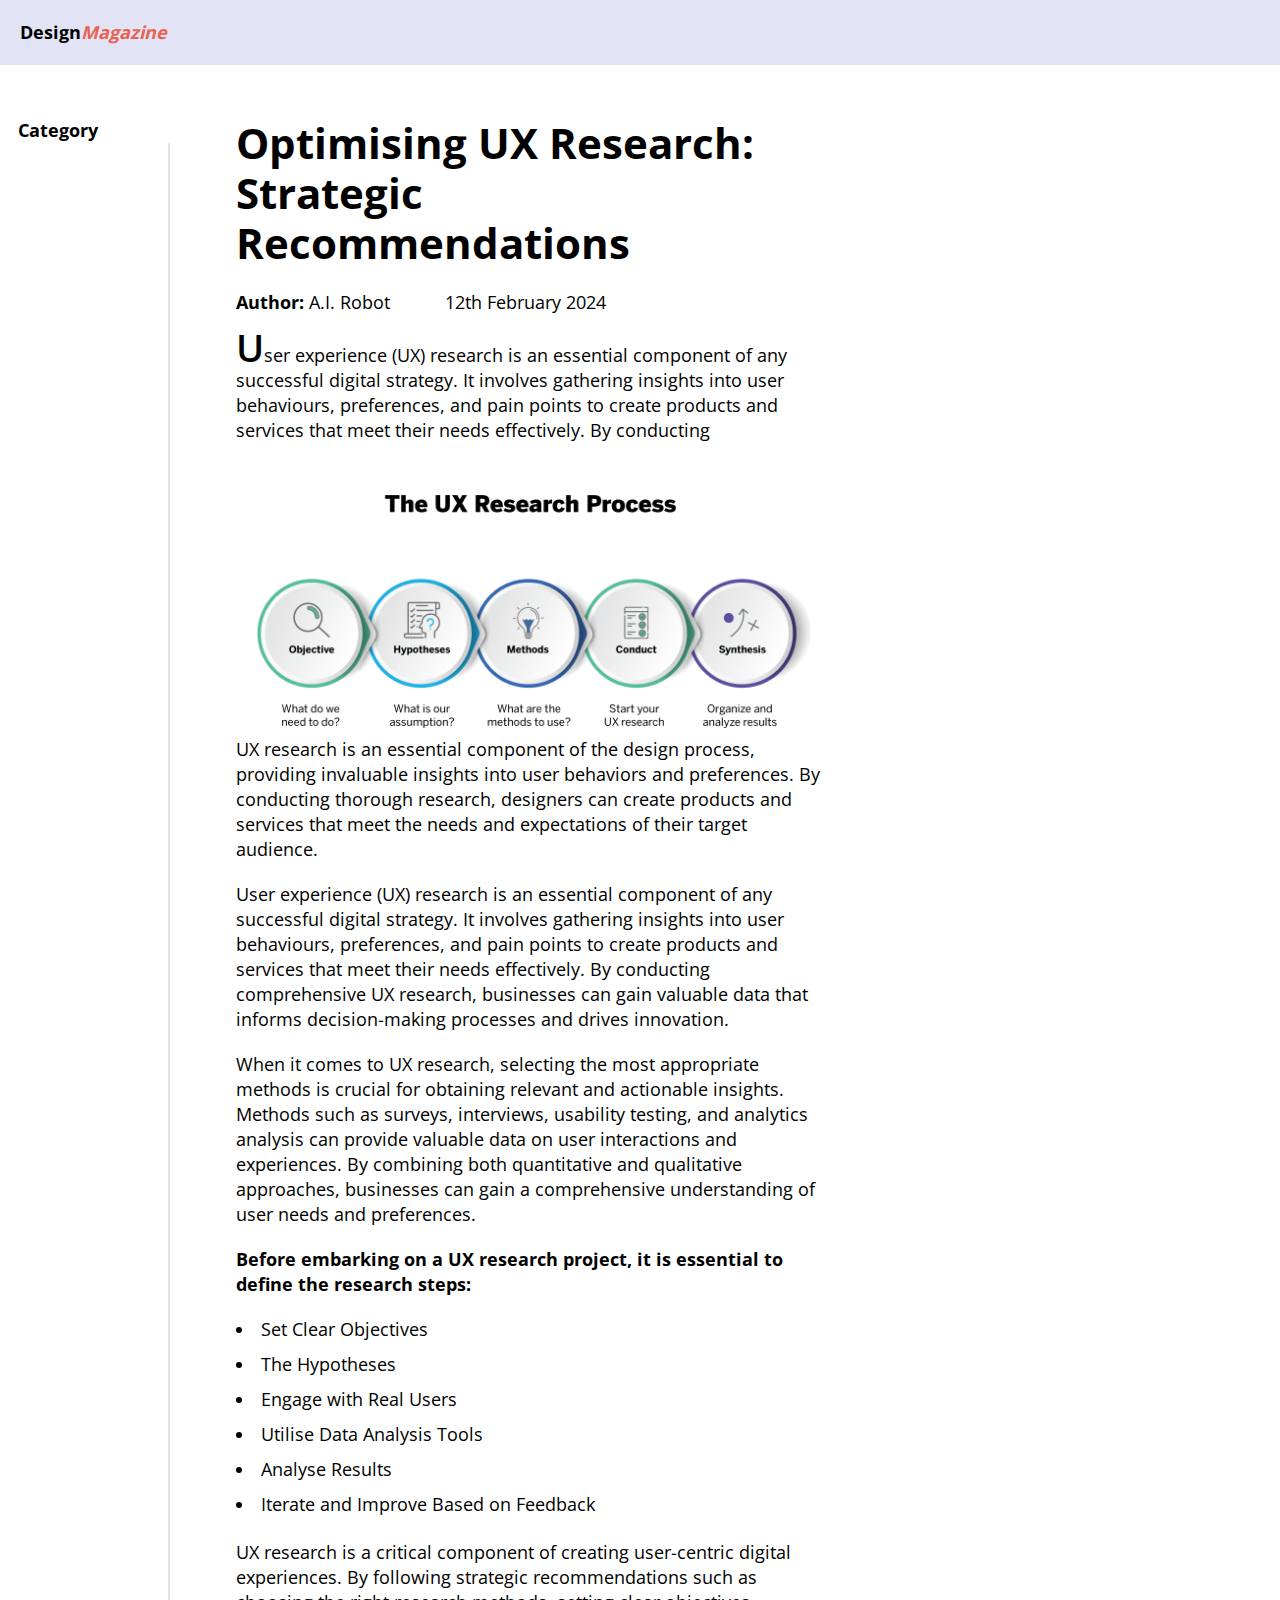
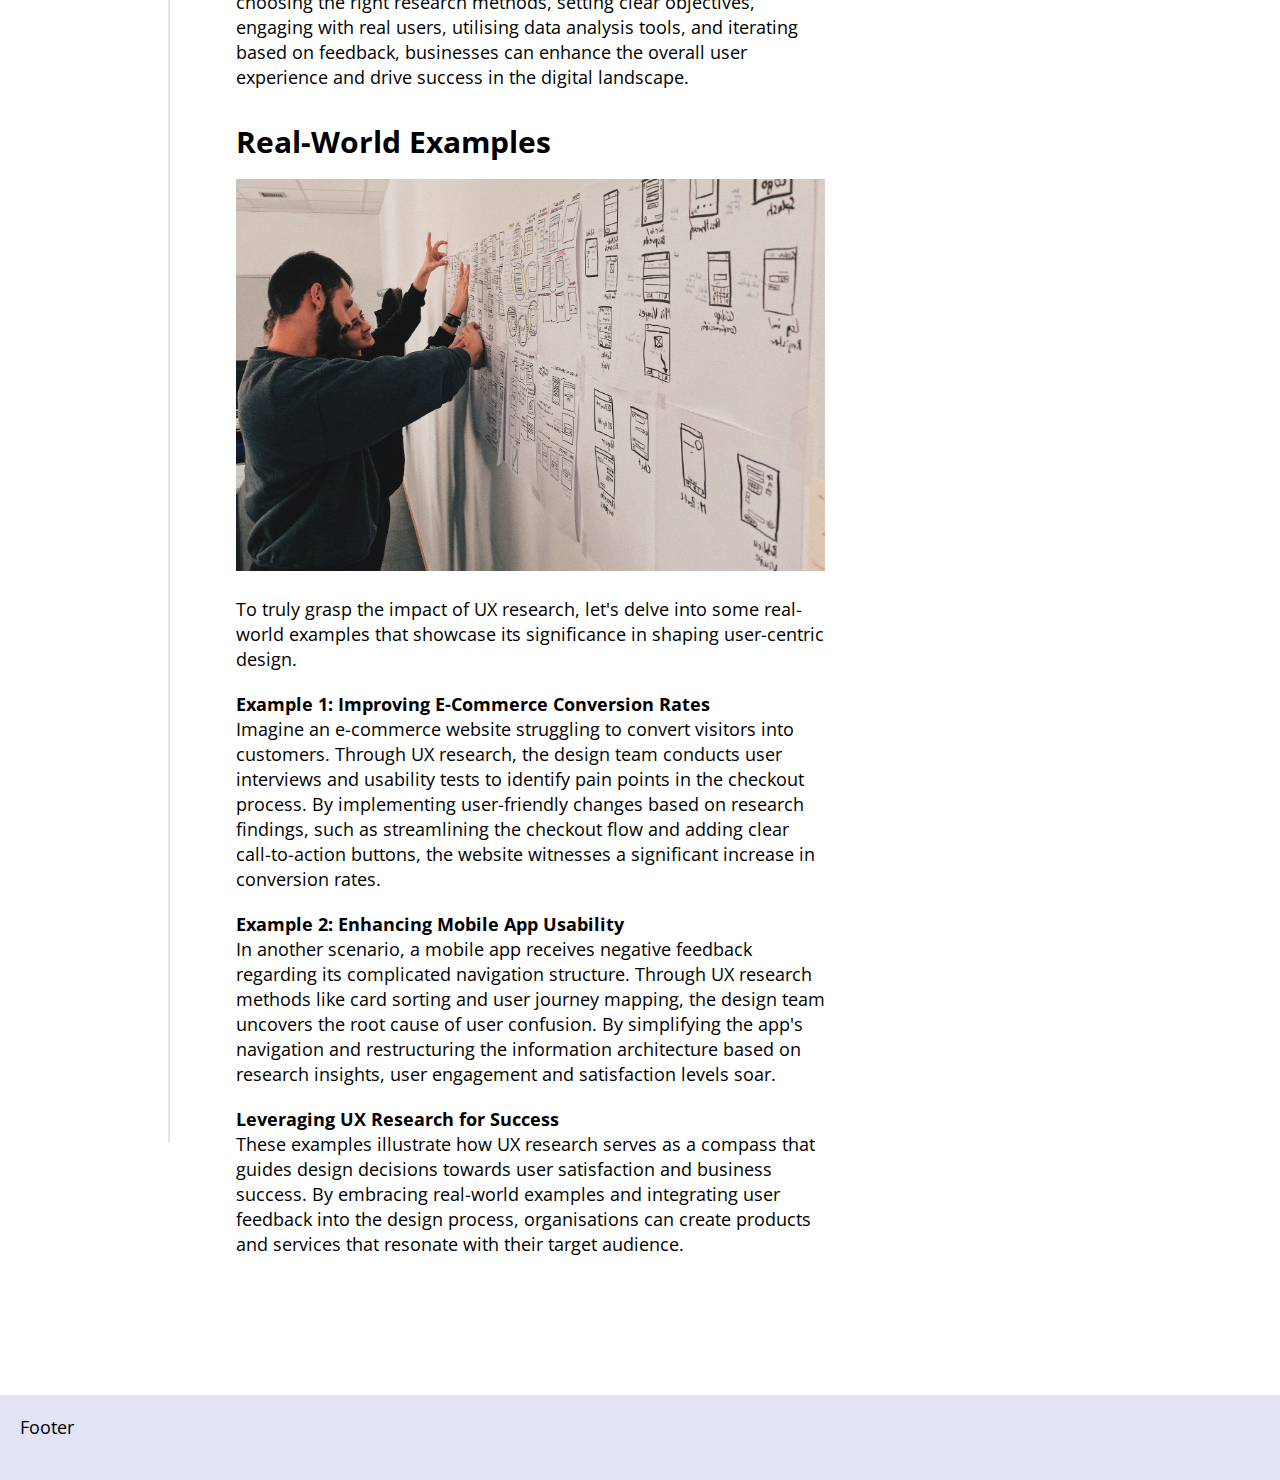
==== index.html @ f36750b3 "Article page" ====
<!DOCTYPE html>
<html lang="en">
    <head>
<!-- meta descriptions of great importance-->  
        <meta charset="UTF-8">
        <meta name="viewport" content="width=device-width, initial-scale=1.0">
<!-- Page title--> 
        <title>Design Magazine</title>

<!-- meta descriptions marketing -->  
        <meta name="description" content="This text migh appear in search results">
      
<!-- styles -->
        <link rel="stylesheet" href="css/main.css">
        <style>
                .vl {
                  border-right: 2px solid rgb(228, 228, 228);
                  height: 2600px;
                
                }
                </style>
                
</head>

    
<body>
 <div class="wrapper">
<header>
        <div>
                <h3>Design<span class="color"><i>Magazine</i></span></h3>
        </div>
</header>

<aside>
        <h3>Category</h3>
        <div class="vl"></div>


</aside>
<main>
<article>
        <h1>Optimising UX Research: Strategic Recommendations</h1> 
        <div class="row">
        <h3 class="special-title">Author: <span class="author"> A.I. Robot</span></h3>
        <p class="date">12th February 2024</p>
</div>

<p><span class="first-letter">U</span>ser experience (UX) research is an essential component of any successful digital strategy. It involves gathering insights into user behaviours, preferences, and pain points to create products and services that meet their needs effectively. By conducting comprehensive UX research, businesses can gain valuable data that informs decision-making processes and drives innovation.<p>

<img class="image1" src="img/UX-Research_1B_111022.png" alt="UX Resesarch">

<p class="text">UX research is an essential component of the design process, providing invaluable insights into user behaviors and preferences. By conducting thorough research, designers can create products and services that meet the needs and expectations of their target audience.</p>

<p>User experience (UX) research is an essential component of any successful digital strategy. It involves gathering insights into user behaviours, preferences, and pain points to create products and services that meet their needs effectively. By conducting comprehensive UX research, businesses can gain valuable data that informs decision-making processes and drives innovation.</p>
                
<p>When it comes to UX research, selecting the most appropriate methods is crucial for obtaining relevant and actionable insights. Methods such as surveys, interviews, usability testing, and analytics analysis can provide valuable data on user interactions and experiences. By combining both quantitative and qualitative approaches, businesses can gain a comprehensive understanding of user needs and preferences.</p>

<p class="article">Before embarking on a UX research project, it is essential to define the research steps:</p>

<ul>
<li>Set Clear Objectives </li>
	<li>The Hypotheses</li>
	<li>Engage with Real Users</li>
	<li>Utilise Data Analysis Tools</li>
	<li>Analyse Results</li>
	<li>Iterate and Improve Based on Feedback</li>
</ul><br>

<p class="text2">
        UX research is a critical component of creating user-centric digital experiences. By following strategic recommendations such as choosing the right research methods, setting clear objectives, engaging with real users, utilising data analysis tools, and iterating based on feedback, businesses can enhance the overall user experience and drive success in the digital landscape.</p>
        <h2>Real-World Examples</h2>
        <img class="image2" src="img/UX-research.jpeg" alt="UX Resesarch examples">
        <p>To truly grasp the impact of UX research, let's delve into some real-world examples that showcase its significance in shaping user-centric design.</p>
        
        <h3>Example 1: Improving E-Commerce Conversion Rates</h3>
        <p>Imagine an e-commerce website struggling to convert visitors into customers. Through UX research, the design team conducts user interviews and usability tests to identify pain points in the checkout process. By implementing user-friendly changes based on research findings, such as streamlining the checkout flow and adding clear call-to-action buttons, the website witnesses a significant increase in conversion rates.</p>
        <h3>Example 2: Enhancing Mobile App Usability</h3>
        <p>In another scenario, a mobile app receives negative feedback regarding its complicated navigation structure. Through UX research methods like card sorting and user journey mapping, the design team uncovers the root cause of user confusion. By simplifying the app's navigation and restructuring the information architecture based on research insights, user engagement and satisfaction levels soar.</p>
        <h3>Leveraging UX Research for Success</h3>
        <p>These examples illustrate how UX research serves as a compass that guides design decisions towards user satisfaction and business success. By embracing real-world examples and integrating user feedback into the design process, organisations can create products and services that resonate with their target audience.</p>

</article>
</main>


<footer> 
<div>
 <p>Footer</p>
</div>
</footer>
</div>
</body>


</html>
---- css/main.css ----
/* 
Colors Time Machine Travel image
Blue: #4996ff
Gray: #979c9f
Light-blue: #bfd8ff

Customer Experience Agency

Red: #ec5648
Blue: #3b72ab
Light-blue: #d4e8ff
Pink: #cf4abf

*/


*,
*::after,
*::before {
  margin: 0;
  padding: 0;
  box-sizing: border-box; }

  @font-face {
    font-family: 'OpenSans Italic';
    src: url('../fonts/opensans/OpenSans-Italic-VariableFont_wdth,wght.ttf') format('truetype');
    font-weight: 100 900;
    font-style:italic;
    font-stretch: 75% 145%;
  }
  
  @font-face {
    font-family: 'OpenSans';
    src: url('../fonts/opensans/OpenSans-VariableFont_wdth,wght.ttf') format('truetype');
    font-weight: 100 900;
    font-display: swap;
    font-style: normal;
    font-stretch: 75% 145%;

 
  }

  html {
scroll-behavior: smooth;
font-size: 62.5%; 
/*ROOT measurment for HTML file based on 100% of the basic font size 
basic font size is usually 16px (100%)
this basic font size is 10px (62.5%) 
easier to caluculate rems 10px = 1rem
Basic font size in rem: 1.6rem (if you want to refer to 16px)
*/
  }



  body {
font-size: 1.8rem;
line-height: 2.5rem;
font-family: 'OpenSans';
background-color: #ffffff;
font-variation-settings: 'wght' 400;

 color:#000000;
  }

  Img { width: 100%}

/*general*/ 
  
  img {
width: 100%
  }

/*Fonts*/



h1, h2, h3 {
  font-family: 'OpenSans';
  font-variation-settings: 'wght' 700;

}

h1 {
  font-size: 4.2rem;
  line-height: 5rem;
  margin-bottom: 1.2rem;
}

h2 {
  font-size: 3rem;
  line-height: 3.5rem;
}

h3 {
  font-size: 1.8rem;
  line-height: 2.5rem;
}

/*Example font weight and width*/
.special-title {
  font-variation-settings: 'wght' 700;
  padding-top: 1rem;
  padding-bottom: 1rem;
}
.color {
  color: #E86252;
}
.author {
  font-variation-settings: 'wght' 400;
   }
  
   .row {
  display: flex;
  flex-direction: row;
   }
  
   .date {
    margin-left: 5.5rem;
    margin-top: 1rem;

   }
  
   .article {
    font-variation-settings: 'wght' 700;
   }

   .text{
    margin-top: 0rem;
  }

  P {
    margin-bottom: 2rem;
  }
  
  .text2 {margin-top: -1.2rem;
  margin-bottom: 3.4rem;}

   /* Style that first letter! */
.first-letter {
  font-size: 38px;
  font-variation-settings: 'wght' 600;
}

/*Links and Buttons*/

li {
  list-style-position: inside;
  margin-bottom: 1rem;
}

/*Layout*/
 
.wrapper {
display: grid;
column-gap: 3rem;
grid-template-columns: 1fr;
grid-template-rows: auto;
grid-template-areas:
"header  "
" aside "
" main "
"footer";
 
}

aside, main, footer, header {
  padding:  1.8rem;
}
 
aside, main {
background-color: #ffffff;
}


/*Header*/
header{
  grid-area: header;
  padding: 2rem 2rem;
  background-color:#E2E4F6;
  position: fixed;
  top: 0;
  width: 100%;

}
/*Main*/
aside {
  grid-area: aside;
}
main {
  grid-area: main;
}

.image1 {
  margin-top: -7rem;
  margin-bottom: -12.5rem;}


.image2 {
  margin-top: 2rem;
  margin-bottom: 2rem;}

/*Footer*/
footer {
  grid-area: footer;
  padding: 2rem 2rem;
  width: 100%;
  background-color:#E2E4F6;
}


/*Media Queries*/

@media only screen and (min-width: 860px) {
  .wrapper {
    display: grid;
    grid-gap: 2rem 4rem;
    column-gap: 3rem;
    grid-template-columns: repeat(6, 1fr);
    grid-template-rows: auto auto auto;
    grid-template-areas:
    "header header header header header header"
    " aside main main main . ."
    "footer footer footer footer footer footer";
    }
     
    aside, main {
      background-color: #ffffff;
      margin-top: 8rem ;
      margin-bottom: 8rem ;
      }
      
 
}

@media only screen and (max-width: 1024px) {
html {
    font-size: 50%; } 
}
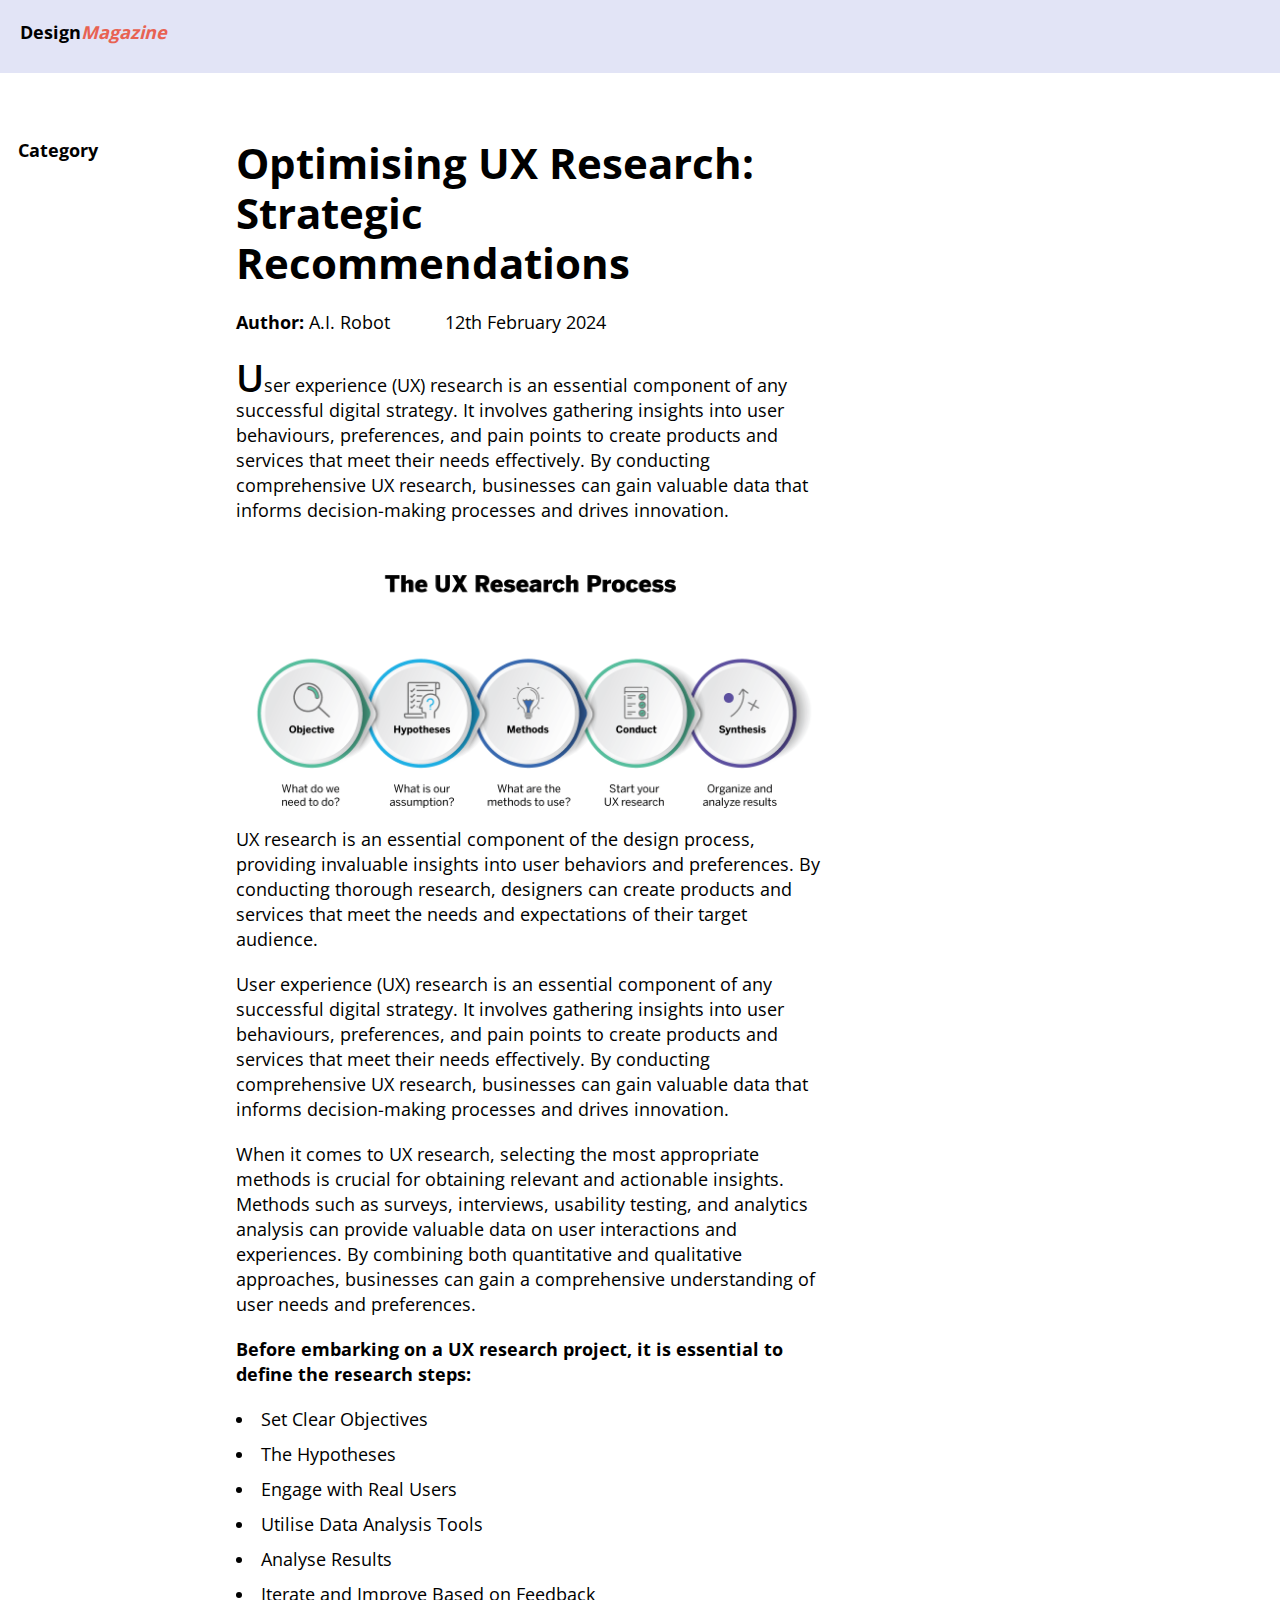
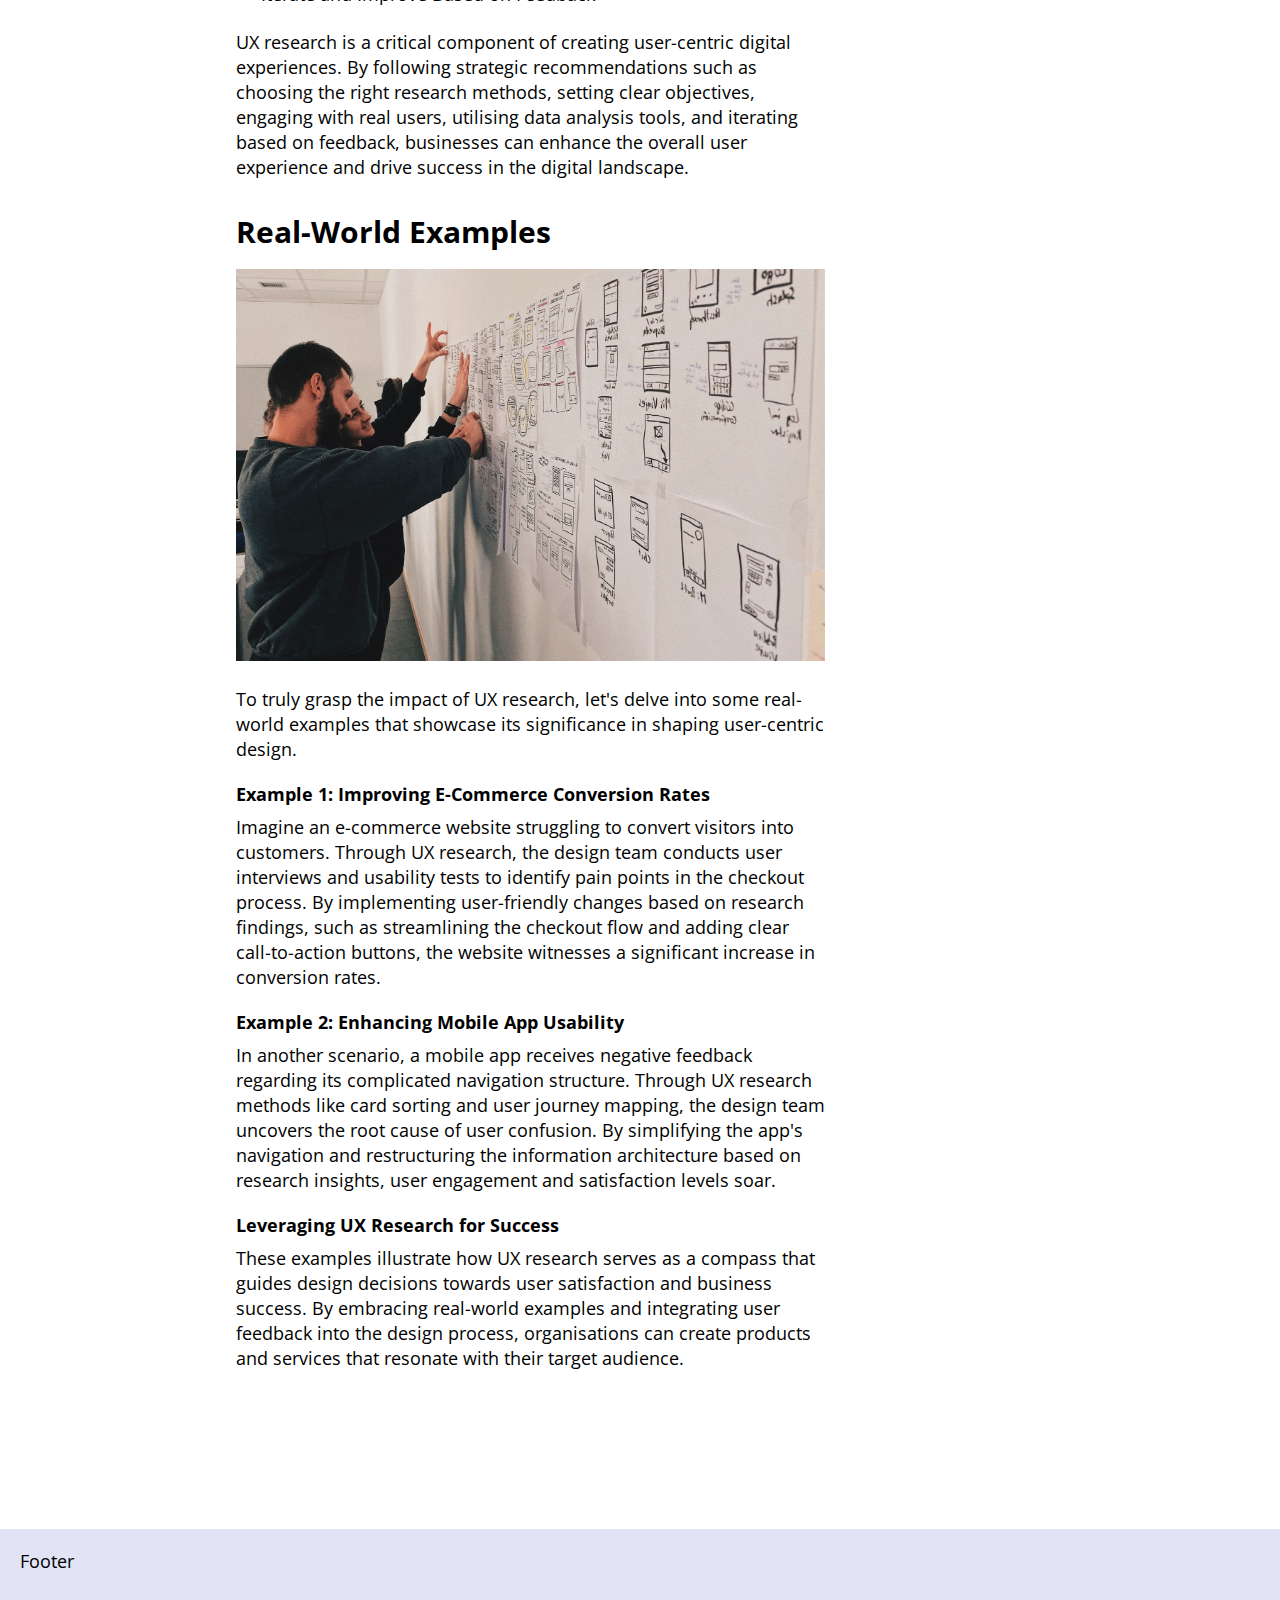
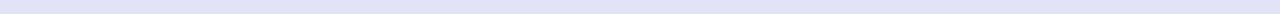
==== commit 21ee99e9: "new line" ====
--- a/index.html
+++ b/index.html
@@ -33,8 +33,6 @@
 
 <aside>
         <h3>Category</h3>
-        <div class="vl"></div>
-
 
 </aside>
 <main>
--- a/css/main.css
+++ b/css/main.css
@@ -63,8 +63,6 @@
  color:#000000;
   }
 
-  Img { width: 100%}
-
 /*general*/ 
   
   img {
@@ -95,6 +93,7 @@
 h3 {
   font-size: 1.8rem;
   line-height: 2.5rem;
+  padding-bottom: 0.8rem;
 }
 
 /*Example font weight and width*/
@@ -113,6 +112,7 @@
    .row {
   display: flex;
   flex-direction: row;
+  margin-bottom: 1rem;
    }
   
    .date {
@@ -126,7 +126,7 @@
    }
 
    .text{
-    margin-top: 0rem;
+    margin-top: 7rem;
   }
 
   P {
@@ -192,8 +192,8 @@
 }
 
 .image1 {
-  margin-top: -7rem;
-  margin-bottom: -12.5rem;}
+  margin-top: -2rem;
+  margin-bottom: -11.5rem;}
 
 
 .image2 {
@@ -226,10 +226,13 @@
      
     aside, main {
       background-color: #ffffff;
-      margin-top: 8rem ;
-      margin-bottom: 8rem ;
+      margin-top: 10rem ;
+      margin-bottom: 10rem ;
       }
       
+   .text{
+    margin-top: 0rem;
+  }
  
 }
 
